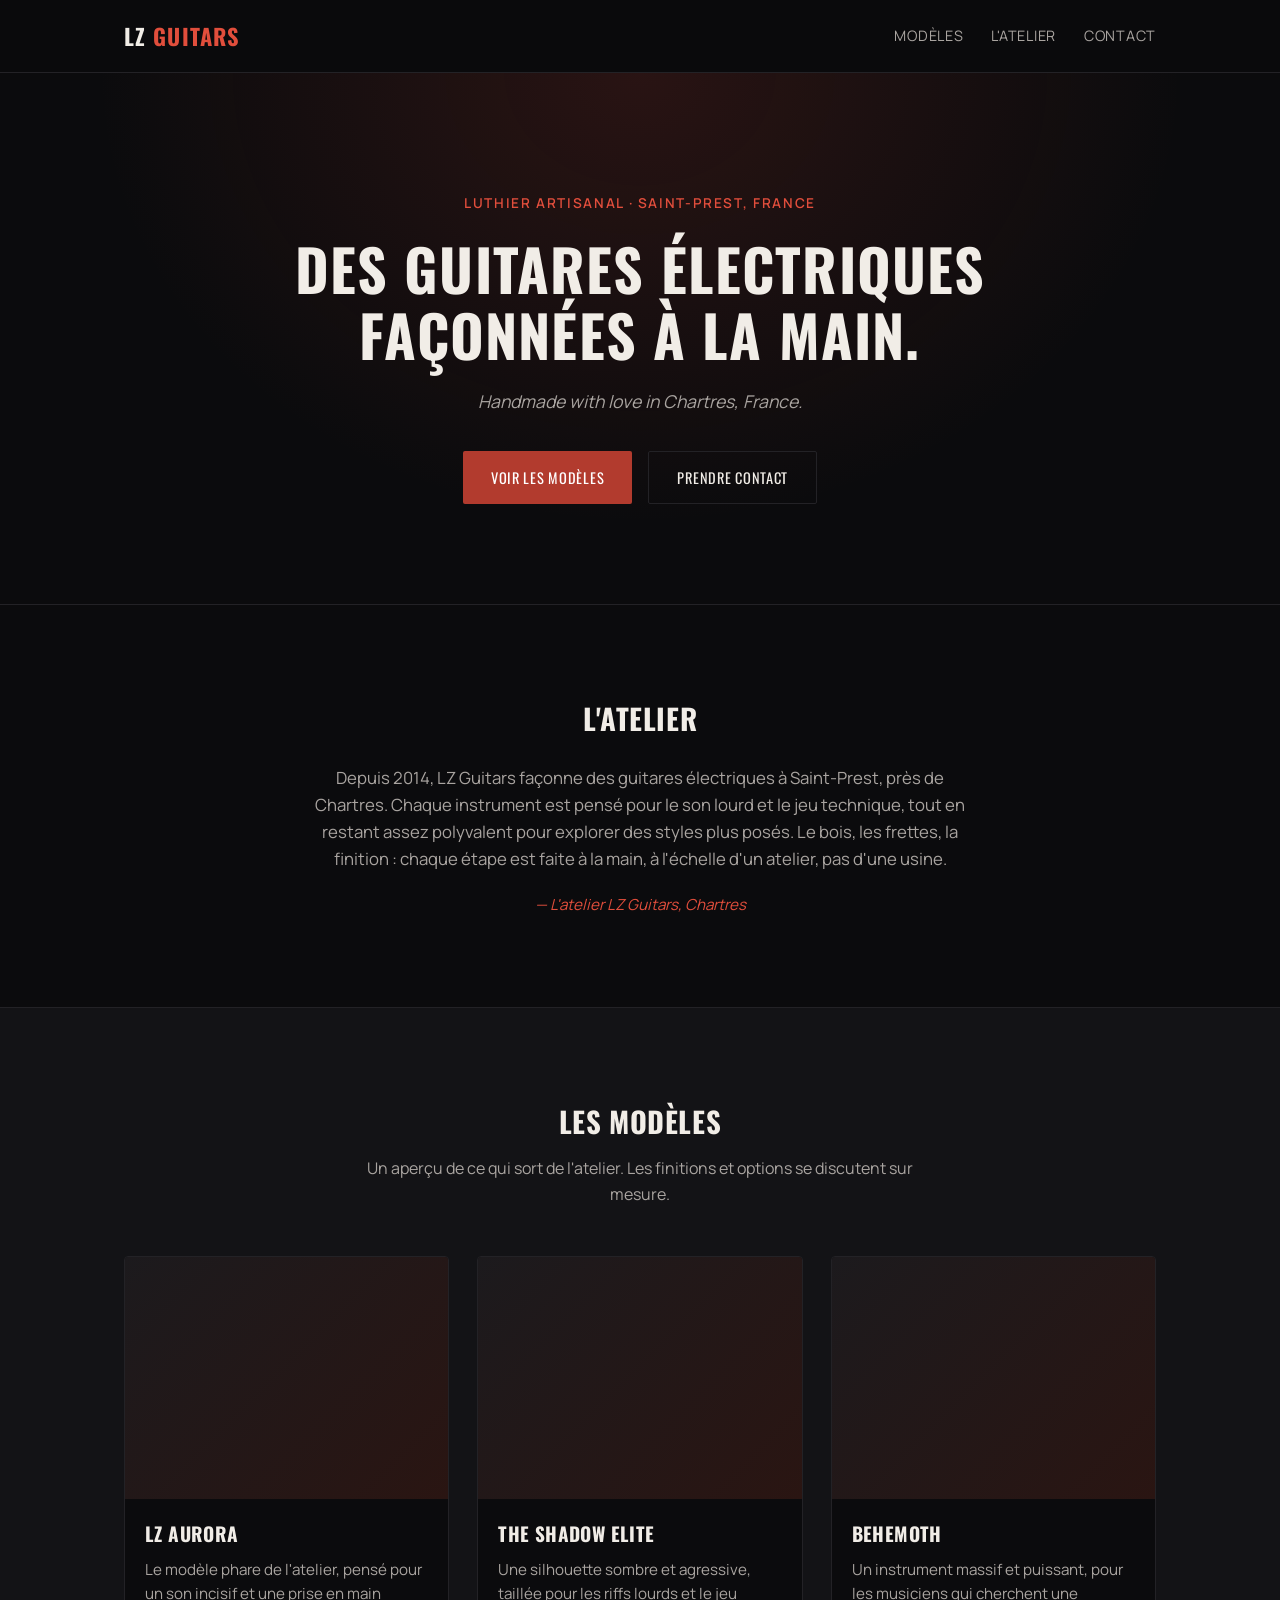
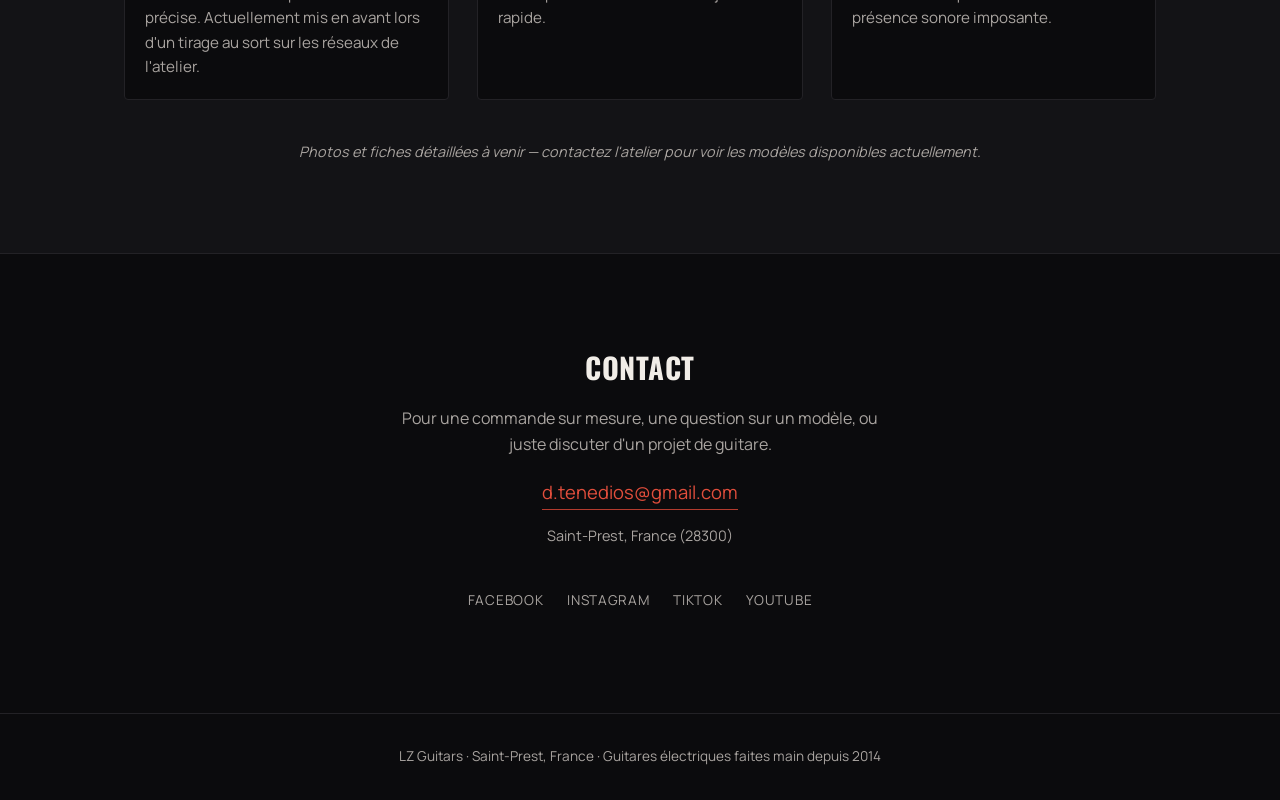
==== index.html @ 50a1a0ab "Site vitrine LZ Guitars v1" ====
<!DOCTYPE html>
<html lang="fr">
<head>
<meta charset="UTF-8">
<meta name="viewport" content="width=device-width, initial-scale=1.0">
<title>LZ Guitars — Luthier artisanal, Chartres</title>
<meta name="description" content="LZ Guitars : guitares électriques faites main à Saint-Prest, près de Chartres, depuis 2014.">
<link rel="preconnect" href="https://fonts.googleapis.com">
<link rel="preconnect" href="https://fonts.gstatic.com" crossorigin>
<link href="https://fonts.googleapis.com/css2?family=Oswald:wght@400;600;700&family=Manrope:wght@400;500;700&display=swap" rel="stylesheet">
<link rel="stylesheet" href="styles.css">
</head>
<body>

<header class="site-header">
  <div class="wrap header-inner">
    <a href="#top" class="logo">LZ <span>Guitars</span></a>
    <nav class="nav">
      <a href="#modeles">Modèles</a>
      <a href="#histoire">L'atelier</a>
      <a href="#contact">Contact</a>
    </nav>
  </div>
</header>

<section id="top" class="hero">
  <div class="wrap hero-inner">
    <p class="eyebrow">Luthier artisanal &middot; Saint-Prest, France</p>
    <h1>Des guitares électriques<br>façonnées à la main.</h1>
    <p class="tagline">Handmade with love in Chartres, France.</p>
    <div class="cta-row">
      <a href="#modeles" class="btn btn-primary">Voir les modèles</a>
      <a href="#contact" class="btn btn-ghost">Prendre contact</a>
    </div>
  </div>
</section>

<section id="histoire" class="histoire">
  <div class="wrap histoire-inner">
    <h2>L'atelier</h2>
    <p>
      Depuis 2014, LZ Guitars façonne des guitares électriques à Saint-Prest,
      près de Chartres. Chaque instrument est pensé pour le son lourd et le
      jeu technique, tout en restant assez polyvalent pour explorer des
      styles plus posés. Le bois, les frettes, la finition : chaque étape
      est faite à la main, à l'échelle d'un atelier, pas d'une usine.
    </p>
    <p class="signature">— L'atelier LZ Guitars, Chartres</p>
  </div>
</section>

<section id="modeles" class="modeles">
  <div class="wrap">
    <h2>Les modèles</h2>
    <p class="section-intro">Un aperçu de ce qui sort de l'atelier. Les finitions et options se discutent sur mesure.</p>
    <div class="grid-modeles">
      <article class="carte-modele">
        <div class="carte-image" aria-hidden="true"></div>
        <h3>LZ Aurora</h3>
        <p>Le modèle phare de l'atelier, pensé pour un son incisif et une prise en main précise. Actuellement mis en avant lors d'un tirage au sort sur les réseaux de l'atelier.</p>
      </article>
      <article class="carte-modele">
        <div class="carte-image" aria-hidden="true"></div>
        <h3>The Shadow Elite</h3>
        <p>Une silhouette sombre et agressive, taillée pour les riffs lourds et le jeu rapide.</p>
      </article>
      <article class="carte-modele">
        <div class="carte-image" aria-hidden="true"></div>
        <h3>Behemoth</h3>
        <p>Un instrument massif et puissant, pour les musiciens qui cherchent une présence sonore imposante.</p>
      </article>
    </div>
    <p class="note-modeles">Photos et fiches détaillées à venir — contactez l'atelier pour voir les modèles disponibles actuellement.</p>
  </div>
</section>

<section id="contact" class="contact">
  <div class="wrap contact-inner">
    <h2>Contact</h2>
    <p>Pour une commande sur mesure, une question sur un modèle, ou juste discuter d'un projet de guitare.</p>
    <a class="email" href="mailto:d.tenedios@gmail.com">d.tenedios@gmail.com</a>
    <p class="lieu">Saint-Prest, France (28300)</p>
    <div class="reseaux">
      <a href="https://www.facebook.com/LZGuitars/" target="_blank" rel="noopener">Facebook</a>
      <a href="https://www.instagram.com/lz_guitars_garage" target="_blank" rel="noopener">Instagram</a>
      <a href="https://www.tiktok.com/@lz.guitars" target="_blank" rel="noopener">TikTok</a>
      <a href="https://www.youtube.com/@LZGuitarsGarage" target="_blank" rel="noopener">YouTube</a>
    </div>
  </div>
</section>

<footer class="site-footer">
  <div class="wrap">
    <p>LZ Guitars &middot; Saint-Prest, France &middot; Guitares électriques faites main depuis 2014</p>
  </div>
</footer>

</body>
</html>
---- styles.css ----
:root {
  --bg: #0b0b0d;
  --bg-alt: #131316;
  --fg: #f1ede7;
  --fg-dim: #a9a4a0;
  --accent: #b23b2e;
  --accent-bright: #e14e3c;
  --border: #232226;
  --font-display: "Oswald", sans-serif;
  --font-body: "Manrope", sans-serif;
}

* { box-sizing: border-box; margin: 0; padding: 0; }

html { scroll-behavior: smooth; }

body {
  background: var(--bg);
  color: var(--fg);
  font-family: var(--font-body);
  line-height: 1.6;
  -webkit-font-smoothing: antialiased;
}

.wrap {
  max-width: 1080px;
  margin: 0 auto;
  padding: 0 24px;
}

h1, h2, h3 {
  font-family: var(--font-display);
  text-transform: uppercase;
  letter-spacing: 0.02em;
}

a { color: inherit; text-decoration: none; }

/* Header */
.site-header {
  position: sticky;
  top: 0;
  z-index: 10;
  background: rgba(11, 11, 13, 0.9);
  backdrop-filter: blur(6px);
  border-bottom: 1px solid var(--border);
}

.header-inner {
  display: flex;
  align-items: center;
  justify-content: space-between;
  height: 72px;
}

.logo {
  font-family: var(--font-display);
  font-size: 1.4rem;
  font-weight: 700;
  text-transform: uppercase;
  letter-spacing: 0.05em;
}

.logo span { color: var(--accent-bright); }

.nav { display: flex; gap: 28px; }

.nav a {
  font-size: 0.9rem;
  text-transform: uppercase;
  letter-spacing: 0.05em;
  color: var(--fg-dim);
  transition: color 0.2s ease;
}

.nav a:hover { color: var(--fg); }

/* Hero */
.hero {
  padding: 120px 0 100px;
  background:
    radial-gradient(ellipse at 50% 0%, rgba(178, 59, 46, 0.18), transparent 60%),
    var(--bg);
  border-bottom: 1px solid var(--border);
}

.hero-inner { text-align: center; }

.eyebrow {
  color: var(--accent-bright);
  text-transform: uppercase;
  letter-spacing: 0.12em;
  font-size: 0.85rem;
  font-weight: 600;
  margin-bottom: 20px;
}

.hero h1 {
  font-size: clamp(2.2rem, 5vw, 3.6rem);
  line-height: 1.15;
  margin-bottom: 20px;
}

.tagline {
  color: var(--fg-dim);
  font-size: 1.1rem;
  font-style: italic;
  margin-bottom: 36px;
}

.cta-row {
  display: flex;
  gap: 16px;
  justify-content: center;
  flex-wrap: wrap;
}

.btn {
  display: inline-block;
  padding: 14px 28px;
  border-radius: 2px;
  font-family: var(--font-display);
  text-transform: uppercase;
  letter-spacing: 0.05em;
  font-size: 0.9rem;
  min-height: 44px;
  display: inline-flex;
  align-items: center;
  transition: all 0.2s ease;
}

.btn-primary {
  background: var(--accent);
  color: #fff;
}

.btn-primary:hover { background: var(--accent-bright); }

.btn-ghost {
  border: 1px solid var(--border);
  color: var(--fg);
}

.btn-ghost:hover { border-color: var(--accent-bright); }

/* Histoire */
.histoire {
  padding: 90px 0;
  border-bottom: 1px solid var(--border);
}

.histoire-inner { max-width: 720px; margin: 0 auto; text-align: center; }

.histoire h2 { font-size: 1.8rem; margin-bottom: 24px; }

.histoire p { color: var(--fg-dim); font-size: 1.05rem; }

.signature {
  margin-top: 20px;
  color: var(--accent-bright) !important;
  font-style: italic;
  font-size: 0.95rem !important;
}

/* Modeles */
.modeles {
  padding: 90px 0;
  background: var(--bg-alt);
  border-bottom: 1px solid var(--border);
}

.modeles h2 { text-align: center; font-size: 1.8rem; margin-bottom: 12px; }

.section-intro {
  text-align: center;
  color: var(--fg-dim);
  max-width: 560px;
  margin: 0 auto 48px;
}

.grid-modeles {
  display: grid;
  grid-template-columns: repeat(auto-fit, minmax(260px, 1fr));
  gap: 28px;
}

.carte-modele {
  background: var(--bg);
  border: 1px solid var(--border);
  border-radius: 4px;
  overflow: hidden;
  transition: border-color 0.2s ease;
}

.carte-modele:hover { border-color: var(--accent); }

.carte-image {
  aspect-ratio: 4 / 3;
  background: linear-gradient(135deg, #1c1a1d, #2a1512);
}

.carte-modele h3 {
  font-size: 1.2rem;
  padding: 20px 20px 8px;
}

.carte-modele p {
  color: var(--fg-dim);
  padding: 0 20px 20px;
  font-size: 0.95rem;
}

.note-modeles {
  text-align: center;
  color: var(--fg-dim);
  font-size: 0.9rem;
  margin-top: 40px;
  font-style: italic;
}

/* Contact */
.contact { padding: 90px 0; text-align: center; }

.contact-inner { max-width: 560px; margin: 0 auto; }

.contact h2 { font-size: 1.8rem; margin-bottom: 16px; }

.contact p { color: var(--fg-dim); }

.email {
  display: inline-block;
  margin-top: 20px;
  font-size: 1.15rem;
  color: var(--accent-bright);
  border-bottom: 1px solid var(--accent);
  padding-bottom: 2px;
}

.lieu { margin-top: 14px; font-size: 0.9rem; }

.reseaux {
  display: flex;
  gap: 24px;
  justify-content: center;
  margin-top: 32px;
  flex-wrap: wrap;
}

.reseaux a {
  text-transform: uppercase;
  letter-spacing: 0.05em;
  font-size: 0.85rem;
  color: var(--fg-dim);
  min-height: 44px;
  display: inline-flex;
  align-items: center;
}

.reseaux a:hover { color: var(--accent-bright); }

/* Footer */
.site-footer {
  padding: 32px 0;
  border-top: 1px solid var(--border);
  text-align: center;
}

.site-footer p {
  color: var(--fg-dim);
  font-size: 0.85rem;
}

/* Mobile */
@media (max-width: 640px) {
  .nav { gap: 16px; }
  .nav a { font-size: 0.8rem; }
  .hero { padding: 90px 0 70px; }
}
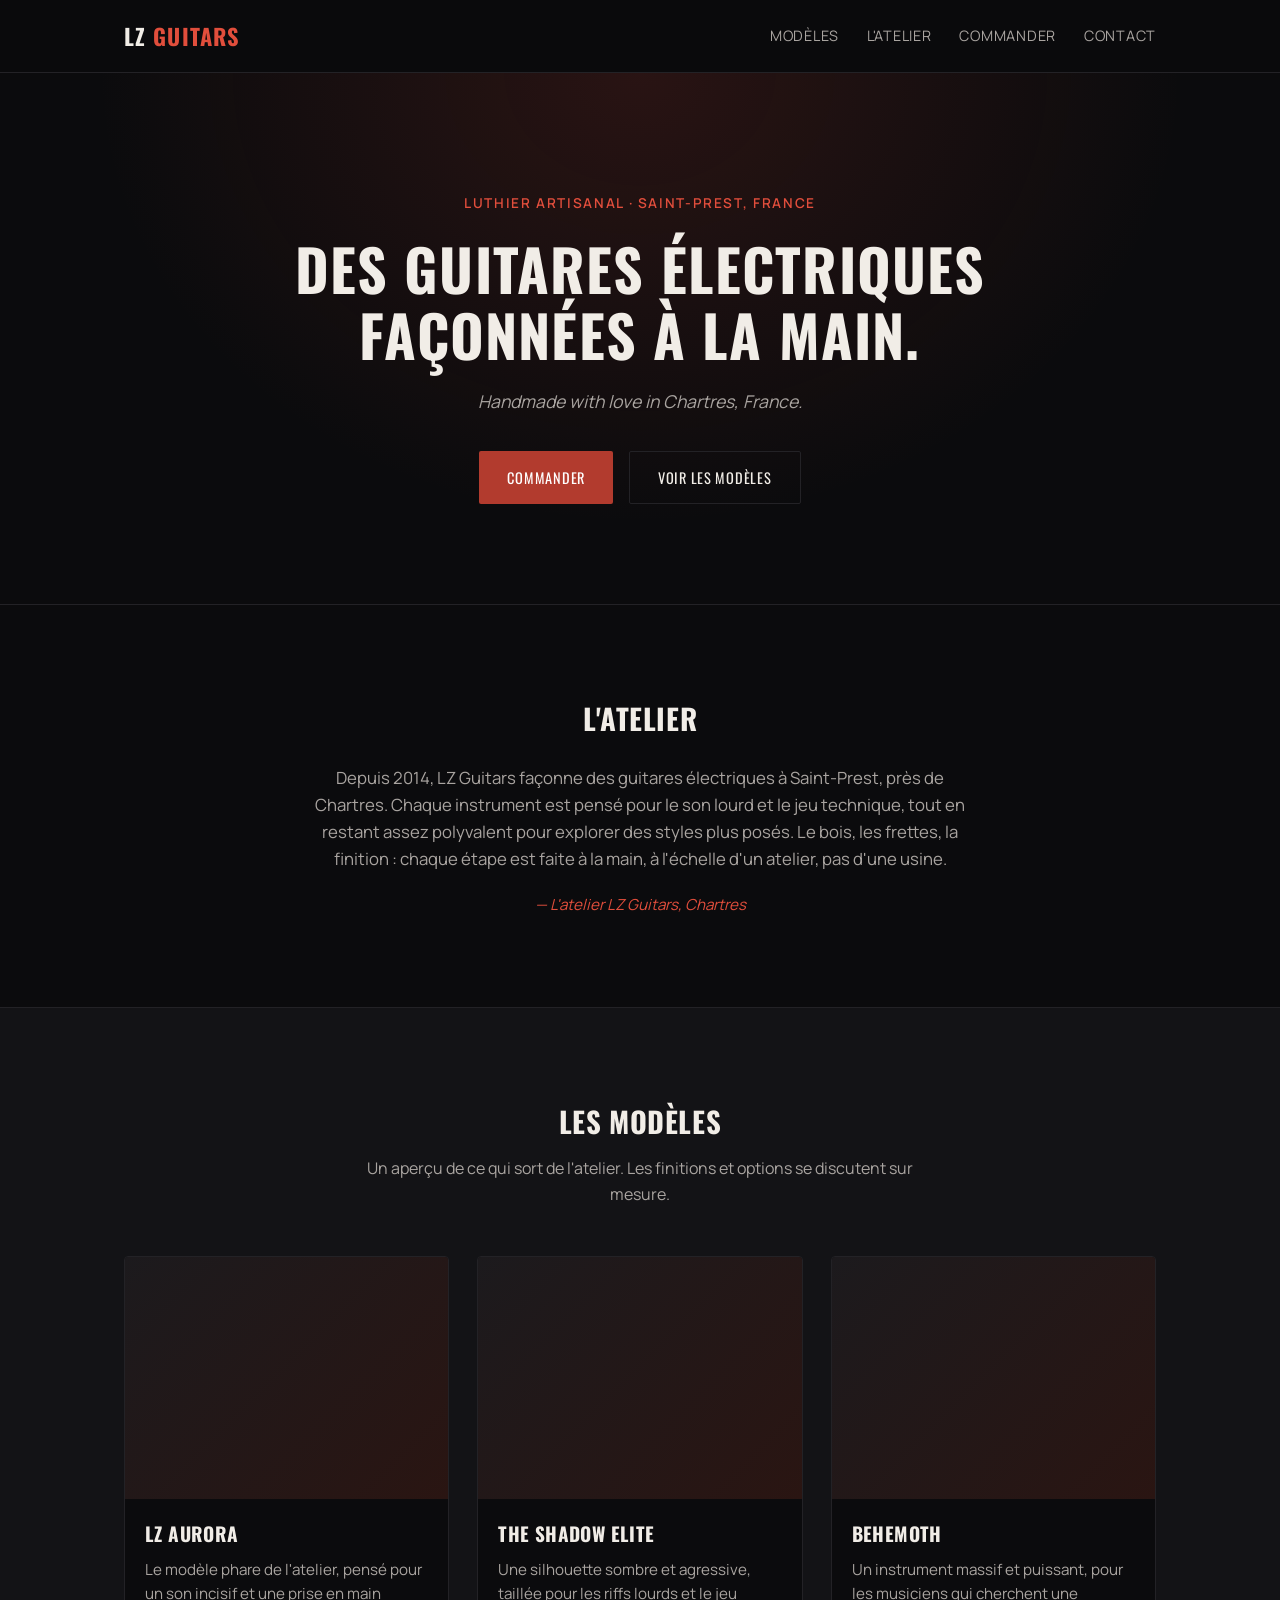
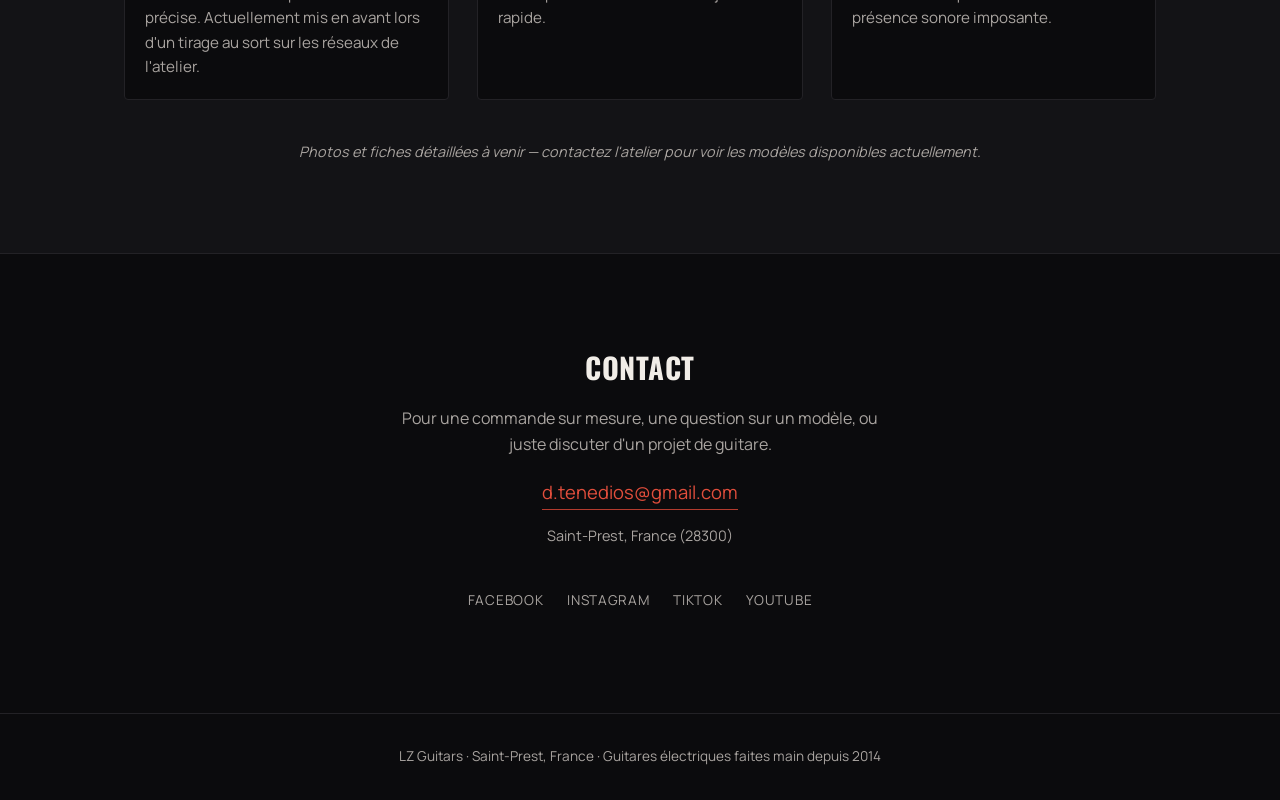
==== commit 40422012: "Ajoute la page commande (guitare sur mesure / goodies)" ====
--- a/index.html
+++ b/index.html
@@ -18,6 +18,7 @@
     <nav class="nav">
       <a href="#modeles">Modèles</a>
       <a href="#histoire">L'atelier</a>
+      <a href="commander.html">Commander</a>
       <a href="#contact">Contact</a>
     </nav>
   </div>
@@ -29,8 +30,8 @@
     <h1>Des guitares électriques<br>façonnées à la main.</h1>
     <p class="tagline">Handmade with love in Chartres, France.</p>
     <div class="cta-row">
-      <a href="#modeles" class="btn btn-primary">Voir les modèles</a>
-      <a href="#contact" class="btn btn-ghost">Prendre contact</a>
+      <a href="commander.html" class="btn btn-primary">Commander</a>
+      <a href="#modeles" class="btn btn-ghost">Voir les modèles</a>
     </div>
   </div>
 </section>
--- a/styles.css
+++ b/styles.css
@@ -270,6 +270,112 @@
   font-size: 0.85rem;
 }
 
+/* Commande */
+.commande-hero {
+  padding: 90px 0 50px;
+  text-align: center;
+  border-bottom: 1px solid var(--border);
+  background:
+    radial-gradient(ellipse at 50% 0%, rgba(178, 59, 46, 0.14), transparent 60%),
+    var(--bg);
+}
+
+.commande-hero h1 {
+  font-size: clamp(1.8rem, 4vw, 2.6rem);
+  margin: 14px 0 16px;
+}
+
+.commande-hero .tagline {
+  max-width: 560px;
+  margin: 0 auto;
+}
+
+.commande-form-section {
+  padding: 70px 0 100px;
+}
+
+.commande-form {
+  max-width: 620px;
+  margin: 0 auto;
+  display: flex;
+  flex-direction: column;
+  gap: 24px;
+}
+
+.type-commande {
+  border: 1px solid var(--border);
+  border-radius: 4px;
+  padding: 20px;
+  display: flex;
+  flex-direction: column;
+  gap: 12px;
+}
+
+.type-commande legend {
+  font-family: var(--font-display);
+  text-transform: uppercase;
+  letter-spacing: 0.05em;
+  font-size: 0.9rem;
+  color: var(--fg-dim);
+  padding: 0 6px;
+}
+
+.radio-card {
+  display: flex;
+  align-items: center;
+  gap: 10px;
+  padding: 10px;
+  border-radius: 3px;
+  cursor: pointer;
+  font-size: 0.95rem;
+}
+
+.radio-card:hover { background: var(--bg-alt); }
+
+.radio-card input { accent-color: var(--accent-bright); }
+
+.champ { display: flex; flex-direction: column; gap: 8px; }
+
+.champ label {
+  font-size: 0.85rem;
+  text-transform: uppercase;
+  letter-spacing: 0.04em;
+  color: var(--fg-dim);
+}
+
+.champ input,
+.champ textarea {
+  background: var(--bg-alt);
+  border: 1px solid var(--border);
+  border-radius: 3px;
+  padding: 12px 14px;
+  color: var(--fg);
+  font-family: var(--font-body);
+  font-size: 1rem;
+  min-height: 44px;
+}
+
+.champ textarea { min-height: 120px; resize: vertical; }
+
+.champ input:focus,
+.champ textarea:focus {
+  outline: none;
+  border-color: var(--accent-bright);
+}
+
+.btn-submit {
+  border: none;
+  cursor: pointer;
+  align-self: flex-start;
+  font-size: 1rem;
+}
+
+.note-form {
+  color: var(--fg-dim);
+  font-size: 0.85rem;
+  line-height: 1.5;
+}
+
 /* Mobile */
 @media (max-width: 640px) {
   .nav { gap: 16px; }
